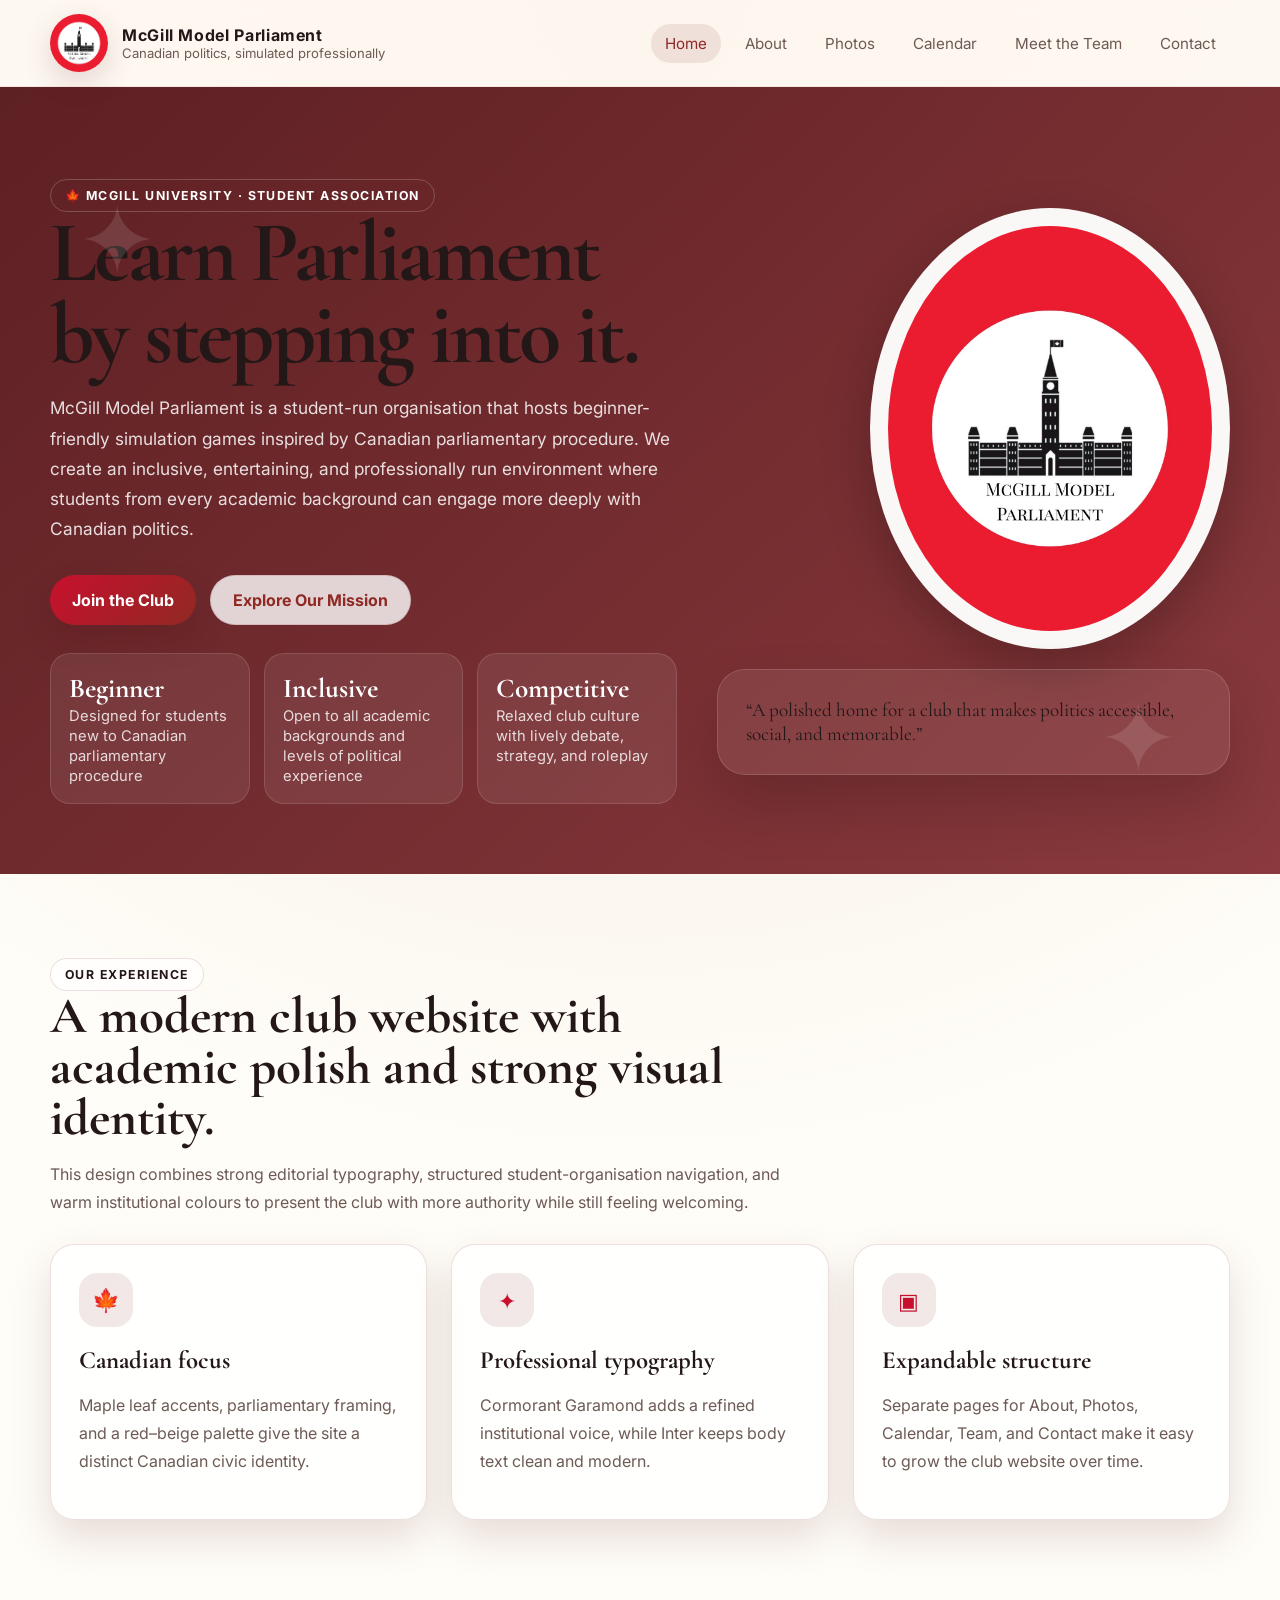
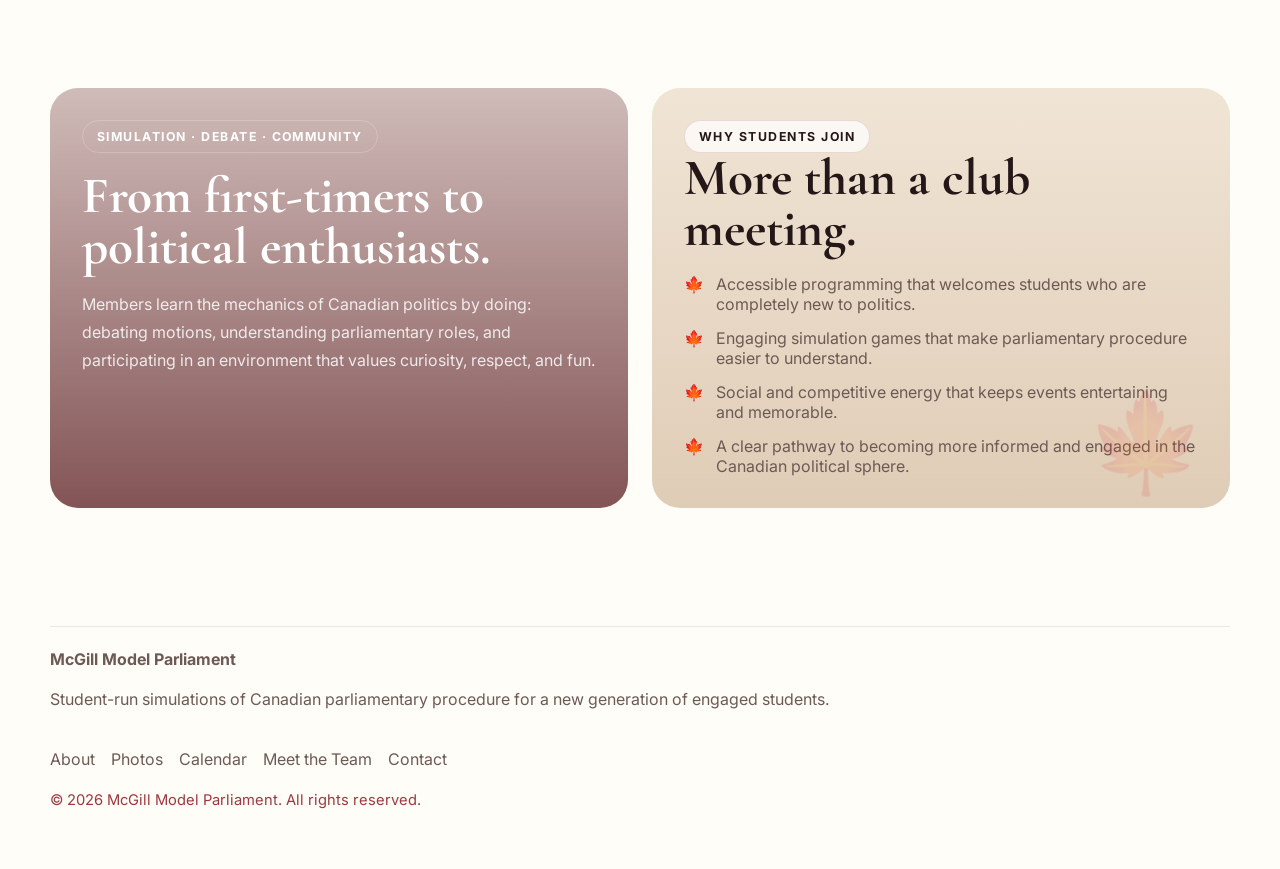
==== index.html @ 5439c706 "Update image source for McGill Model Parliament logo" ====
<!DOCTYPE html>
<html lang="en">
<head>
  <meta charset="UTF-8" />
  <meta name="viewport" content="width=device-width, initial-scale=1.0" />
  <title>McGill Model Parliament | Home</title>
  <meta name="description" content="McGill Model Parliament is a student-run club introducing students to Canadian parliamentary procedure through accessible, competitive, and welcoming simulations." />
  <link rel="preconnect" href="https://fonts.googleapis.com">
  <link rel="preconnect" href="https://fonts.gstatic.com" crossorigin>
  <link href="https://fonts.googleapis.com/css2?family=Cormorant+Garamond:wght@500;600;700&family=Inter:wght@400;500;600;700;800&display=swap" rel="stylesheet">
  <link rel="stylesheet" href="styles.css" />
</head>
<body>
  <header class="site-header">
    <div class="container navbar">
      <a class="brand" href="index.html">
        <img src="1ad1c603-a34c-4adc-b66f-e978229eee68.JPG" alt="McGill Model Parliament logo" />
        <div class="brand-text">
          <strong>McGill Model Parliament</strong>
          <span>Canadian politics, simulated professionally</span>
        </div>
      </a>
      <nav class="nav-links">
        <a class="active" href="index.html">Home</a>
        <a href="about.html">About</a>
        <a href="photos.html">Photos</a>
        <a href="calendar.html">Calendar</a>
        <a href="team.html">Meet the Team</a>
        <a href="contact.html">Contact</a>
      </nav>
    </div>
  </header>

  <main>
    <section class="hero">
      <div class="container hero-grid">
        <div>
          <div class="eyebrow">🍁 McGill University · Student Association</div>
          <h1>Learn Parliament by stepping into it.</h1>
          <p>
            McGill Model Parliament is a student-run organisation that hosts beginner-friendly simulation games inspired by Canadian parliamentary procedure. We create an inclusive, entertaining, and professionally run environment where students from every academic background can engage more deeply with Canadian politics.
          </p>
          <div class="hero-actions">
            <a class="btn" href="contact.html">Join the Club</a>
            <a class="btn-secondary" href="about.html">Explore Our Mission</a>
          </div>
          <div class="hero-facts">
            <div class="stat">
              <strong>Beginner</strong>
              <span>Designed for students new to Canadian parliamentary procedure</span>
            </div>
            <div class="stat">
              <strong>Inclusive</strong>
              <span>Open to all academic backgrounds and levels of political experience</span>
            </div>
            <div class="stat">
              <strong>Competitive</strong>
              <span>Relaxed club culture with lively debate, strategy, and roleplay</span>
            </div>
          </div>
        </div>
        <div>
          <img class="hero-logo" src="1ad1c603-a34c-4adc-b66f-e978229eee68.JPG" alt="McGill Model Parliament logo" />
          <div class="hero-card" style="margin-top: 20px;">
            <div class="quote">“A polished home for a club that makes politics accessible, social, and memorable.”</div>
          </div>
        </div>
      </div>
    </section>

    <section class="section">
      <div class="container">
        <div class="section-title">
          <div class="eyebrow light">Our Experience</div>
          <h2>A modern club website with academic polish and strong visual identity.</h2>
          <p>
            This design combines strong editorial typography, structured student-organisation navigation, and warm institutional colours to present the club with more authority while still feeling welcoming.
          </p>
        </div>
        <div class="grid-3">
          <article class="card">
            <div class="icon-badge">🍁</div>
            <h3>Canadian focus</h3>
            <p>Maple leaf accents, parliamentary framing, and a red–beige palette give the site a distinct Canadian civic identity.</p>
          </article>
          <article class="card">
            <div class="icon-badge">✦</div>
            <h3>Professional typography</h3>
            <p>Cormorant Garamond adds a refined institutional voice, while Inter keeps body text clean and modern.</p>
          </article>
          <article class="card">
            <div class="icon-badge">▣</div>
            <h3>Expandable structure</h3>
            <p>Separate pages for About, Photos, Calendar, Team, and Contact make it easy to grow the club website over time.</p>
          </article>
        </div>
      </div>
    </section>

    <section class="section">
      <div class="container split-banner">
        <div class="banner-panel image">
          <div class="eyebrow">Simulation · Debate · Community</div>
          <h2 style="color: white; margin-top: 18px;">From first-timers to political enthusiasts.</h2>
          <p style="color: rgba(255,255,255,0.84); max-width: 520px;">
            Members learn the mechanics of Canadian politics by doing: debating motions, understanding parliamentary roles, and participating in an environment that values curiosity, respect, and fun.
          </p>
        </div>
        <div class="banner-panel pattern">
          <div class="eyebrow light">Why students join</div>
          <h2>More than a club meeting.</h2>
          <ul class="feature-list">
            <li>Accessible programming that welcomes students who are completely new to politics.</li>
            <li>Engaging simulation games that make parliamentary procedure easier to understand.</li>
            <li>Social and competitive energy that keeps events entertaining and memorable.</li>
            <li>A clear pathway to becoming more informed and engaged in the Canadian political sphere.</li>
          </ul>
        </div>
      </div>
    </section>

  </main>

  <footer class="footer">
    <div class="container footer-top">
      <div>
        <strong>McGill Model Parliament</strong>
        <p>Student-run simulations of Canadian parliamentary procedure for a new generation of engaged students.</p>
      </div>
      <div class="footer-links">
        <a href="about.html">About</a>
        <a href="photos.html">Photos</a>
        <a href="calendar.html">Calendar</a>
        <a href="team.html">Meet the Team</a>
        <a href="contact.html">Contact</a>
      </div>
    </div>
    <div class="container notice">© <span data-year></span> McGill Model Parliament. All rights reserved.</div>
  </footer>
  <script src="script.js"></script>
</body>
</html>
---- styles.css ----
:root {
  --burgundy: #c8102e;
  --burgundy-dark: #902923;
  --burgundy-soft: #9d3840;
  --beige: #efe3d3;
  --beige-deep: #dcc7af;
  --paper: #fffdf8;
  --ink: #241717;
  --muted: #6d5a55;
  --line: rgba(122, 31, 36, 0.14);
  --shadow: 0 18px 40px rgba(84, 19, 23, 0.14);
  --radius: 24px;
  --radius-sm: 16px;
  --container: 1180px;
}

* { box-sizing: border-box; }
html { scroll-behavior: smooth; }
body {
  margin: 0;
  font-family: 'Inter', sans-serif;
  color: var(--ink);
  background:
    radial-gradient(circle at top, rgba(239, 227, 211, 0.9), rgba(255, 253, 248, 0.96) 45%),
    linear-gradient(180deg, #fffaf4 0%, #f7efe5 100%);
}
img { max-width: 100%; display: block; }
a { color: inherit; text-decoration: none; }
p { line-height: 1.75; color: var(--muted); }
h1, h2, h3, h4 { margin: 0 0 14px; font-family: 'Cormorant Garamond', serif; color: var(--ink); }
h1 { font-size: clamp(3rem, 7vw, 5.4rem); line-height: 0.95; letter-spacing: -0.03em; }
h2 { font-size: clamp(2.1rem, 4vw, 3.2rem); line-height: 1; }
h3 { font-size: 1.55rem; }
.container { width: min(calc(100% - 32px), var(--container)); margin: 0 auto; }
.section { padding: 84px 0; }
.section-title { max-width: 760px; margin-bottom: 28px; }
.eyebrow {
  display: inline-flex;
  align-items: center;
  gap: 10px;
  padding: 8px 14px;
  border: 1px solid rgba(255,255,255,0.2);
  border-radius: 999px;
  text-transform: uppercase;
  letter-spacing: 0.12em;
  font-size: 0.77rem;
  font-weight: 700;
}
.eyebrow.light { border-color: var(--line); background: rgba(255,255,255,0.75); }

.site-header {
  position: sticky;
  top: 0;
  z-index: 50;
  backdrop-filter: blur(16px);
  background: rgba(255, 250, 244, 0.84);
  border-bottom: 1px solid rgba(122, 31, 36, 0.08);
}
.navbar {
  display: flex;
  align-items: center;
  justify-content: space-between;
  gap: 24px;
  padding: 14px 0;
}
.brand {
  display: flex;
  align-items: center;
  gap: 14px;
}
.brand img {
  width: 58px;
  height: 58px;
  object-fit: cover;
  border-radius: 50%;
  box-shadow: 0 10px 30px rgba(84, 19, 23, 0.16);
}
.brand-text strong {
  display: block;
  font-size: 1rem;
  letter-spacing: 0.04em;
}
.brand-text span {
  display: block;
  font-size: 0.82rem;
  color: var(--muted);
}
.nav-links {
  display: flex;
  flex-wrap: wrap;
  gap: 10px;
  align-items: center;
  justify-content: flex-end;
}
.nav-links a {
  padding: 10px 14px;
  border-radius: 999px;
  font-size: 0.95rem;
  color: var(--muted);
  transition: 0.25s ease;
}
.nav-links a:hover,
.nav-links a.active {
  background: rgba(122, 31, 36, 0.1);
  color: var(--burgundy-dark);
}
.btn,
.btn-secondary {
  display: inline-flex;
  align-items: center;
  justify-content: center;
  gap: 10px;
  padding: 14px 22px;
  border-radius: 999px;
  font-weight: 700;
  transition: transform 0.2s ease, box-shadow 0.2s ease, background 0.2s ease;
}
.btn {
  background: linear-gradient(135deg, var(--burgundy) 0%, var(--burgundy-dark) 100%);
  color: white;
  box-shadow: 0 16px 30px rgba(84, 19, 23, 0.22);
}
.btn-secondary {
  background: rgba(255,255,255,0.8);
  color: var(--burgundy-dark);
  border: 1px solid rgba(122, 31, 36, 0.14);
}
.btn:hover,
.btn-secondary:hover { transform: translateY(-2px); }

.hero {
  position: relative;
  overflow: hidden;
  padding: 92px 0 70px;
  background:
    linear-gradient(135deg, rgba(84, 19, 23, 0.94), rgba(122, 31, 36, 0.88)),
    radial-gradient(circle at top right, rgba(239, 227, 211, 0.24), transparent 30%);
  color: white;
}
.hero::before,
.hero::after {
  content: '✦';
  position: absolute;
  color: rgba(255,255,255,0.12);
  font-size: 6rem;
}
.hero::before { left: 6%; top: 12%; }
.hero::after { right: 8%; bottom: 10%; }
.hero-grid {
  display: grid;
  grid-template-columns: 1.1fr 0.9fr;
  gap: 40px;
  align-items: center;
}
.hero p { color: rgba(255,255,255,0.85); max-width: 640px; font-size: 1.08rem; }
.hero-card {
  background: rgba(255,255,255,0.08);
  border: 1px solid rgba(255,255,255,0.14);
  border-radius: 28px;
  padding: 28px;
  box-shadow: 0 30px 60px rgba(0,0,0,0.16);
}
.hero-logo {
  background: rgba(255,255,255,0.96);
  border-radius: 50%;
  width: min(360px, 100%);
  padding: 18px;
  margin-left: auto;
  box-shadow: 0 20px 50px rgba(0,0,0,0.24);
}
.hero-actions {
  display: flex;
  flex-wrap: wrap;
  gap: 14px;
  margin-top: 30px;
}
.hero-facts {
  display: grid;
  grid-template-columns: repeat(3, 1fr);
  gap: 14px;
  margin-top: 28px;
}
.stat {
  padding: 18px;
  border-radius: 20px;
  background: rgba(255,255,255,0.08);
  border: 1px solid rgba(255,255,255,0.12);
}
.stat strong {
  display: block;
  font-size: 1.7rem;
  font-family: 'Cormorant Garamond', serif;
}
.stat span { color: rgba(255,255,255,0.82); font-size: 0.92rem; }

.grid-2,
.grid-3,
.grid-4 {
  display: grid;
  gap: 24px;
}
.grid-2 { grid-template-columns: repeat(2, minmax(0, 1fr)); }
.grid-3 { grid-template-columns: repeat(3, minmax(0, 1fr)); }
.grid-4 { grid-template-columns: repeat(4, minmax(0, 1fr)); }
.card {
  background: rgba(255,255,255,0.78);
  border: 1px solid var(--line);
  border-radius: var(--radius);
  padding: 28px;
  box-shadow: var(--shadow);
}
.card.compact { padding: 24px; }
.card.dark {
  background: linear-gradient(145deg, var(--burgundy-dark), var(--burgundy));
  color: white;
}
.card.dark p,
.card.dark li,
.card.dark small { color: rgba(255,255,255,0.84); }
.icon-badge {
  width: 54px;
  height: 54px;
  border-radius: 18px;
  display: grid;
  place-items: center;
  background: rgba(122, 31, 36, 0.1);
  color: var(--burgundy);
  font-size: 1.4rem;
  margin-bottom: 18px;
}
.maple {
  color: var(--burgundy);
  font-size: 1.1em;
  margin-right: 6px;
}
.quote {
  font-size: 1.2rem;
  color: var(--ink);
  font-family: 'Cormorant Garamond', serif;
}

.feature-list,
.check-list {
  display: grid;
  gap: 14px;
  padding: 0;
  margin: 18px 0 0;
  list-style: none;
}
.feature-list li,
.check-list li {
  display: flex;
  gap: 12px;
  align-items: flex-start;
  color: var(--muted);
}
.feature-list li::before,
.check-list li::before {
  content: '🍁';
  flex: 0 0 auto;
}

.split-banner {
  display: grid;
  grid-template-columns: 1fr 1fr;
  gap: 24px;
  align-items: stretch;
}
.banner-panel {
  min-height: 320px;
  border-radius: 28px;
  padding: 32px;
  position: relative;
  overflow: hidden;
}
.banner-panel.image {
  background:
    linear-gradient(180deg, rgba(84, 19, 23, 0.28), rgba(84, 19, 23, 0.72)),
    url('https://images.unsplash.com/photo-1529107386315-e1a2ed48a620?auto=format&fit=crop&w=1200&q=80') center/cover;
  color: white;
}
.banner-panel.pattern {
  background: linear-gradient(180deg, rgba(239,227,211,0.95), rgba(220,199,175,0.9));
}
.banner-panel.pattern::before {
  content: '🍁';
  position: absolute;
  right: 24px;
  bottom: 8px;
  font-size: 6rem;
  opacity: 0.12;
}

.photo-grid {
  display: grid;
  grid-template-columns: repeat(12, 1fr);
  gap: 18px;
}
.photo {
  min-height: 220px;
  border-radius: 22px;
  overflow: hidden;
  position: relative;
  background-size: cover;
  background-position: center;
  box-shadow: var(--shadow);
}
.photo::after {
  content: attr(data-caption);
  position: absolute;
  left: 18px;
  right: 18px;
  bottom: 16px;
  color: white;
  font-weight: 600;
  text-shadow: 0 8px 20px rgba(0,0,0,0.4);
}
.photo.tall { grid-column: span 5; min-height: 420px; }
.photo.wide { grid-column: span 7; min-height: 420px; }
.photo.small { grid-column: span 4; }
.photo.medium { grid-column: span 8; }

.calendar-list {
  display: grid;
  gap: 16px;
}
.event-item {
  display: grid;
  grid-template-columns: 100px 1fr auto;
  gap: 20px;
  align-items: center;
  padding: 18px 20px;
  border-radius: 20px;
  background: rgba(255,255,255,0.78);
  border: 1px solid var(--line);
}
.event-date {
  text-align: center;
  padding: 16px 10px;
  border-radius: 18px;
  background: var(--beige);
  color: var(--burgundy-dark);
}
.event-date strong {
  display: block;
  font-size: 1.7rem;
  font-family: 'Cormorant Garamond', serif;
}
.event-meta small {
  display: block;
  text-transform: uppercase;
  letter-spacing: 0.12em;
  color: var(--burgundy-soft);
  margin-bottom: 6px;
}

.team-grid {
  display: grid;
  grid-template-columns: repeat(4, minmax(0, 1fr));
  gap: 22px;
}
.team-card {
  background: rgba(255,255,255,0.8);
  border-radius: 24px;
  overflow: hidden;
  border: 1px solid var(--line);
  box-shadow: var(--shadow);
}
.team-photo {
  aspect-ratio: 4/4.6;
  background-size: cover;
  background-position: center;
}
.team-content { padding: 22px; }
.team-role {
  color: var(--burgundy-soft);
  text-transform: uppercase;
  letter-spacing: 0.14em;
  font-size: 0.74rem;
  margin-bottom: 8px;
}

.contact-card {
  display: grid;
  grid-template-columns: 1.1fr 0.9fr;
  gap: 24px;
}
.form-grid {
  display: grid;
  grid-template-columns: repeat(2, minmax(0, 1fr));
  gap: 14px;
}
label {
  display: block;
  font-size: 0.92rem;
  color: var(--burgundy-dark);
  margin-bottom: 8px;
  font-weight: 600;
}
input, textarea {
  width: 100%;
  border: 1px solid rgba(122, 31, 36, 0.16);
  background: rgba(255,255,255,0.92);
  border-radius: 16px;
  padding: 15px 16px;
  font: inherit;
  color: var(--ink);
}
textarea { min-height: 150px; resize: vertical; }
.footer {
  padding: 34px 0 60px;
  color: var(--muted);
}
.footer-top {
  display: flex;
  justify-content: space-between;
  gap: 20px;
  flex-wrap: wrap;
  padding: 22px 0;
  border-top: 1px solid rgba(122, 31, 36, 0.1);
}
.footer-links {
  display: flex;
  flex-wrap: wrap;
  gap: 12px 16px;
}

.notice {
  font-size: 0.92rem;
  color: var(--burgundy-soft);
}

@media (max-width: 1024px) {
  .hero-grid,
  .split-banner,
  .contact-card,
  .grid-2,
  .grid-3,
  .grid-4,
  .team-grid,
  .form-grid {
    grid-template-columns: 1fr 1fr;
  }
  .hero-logo { margin: 0 auto; }
  .team-grid { grid-template-columns: repeat(2, minmax(0, 1fr)); }
  .photo.tall,
  .photo.wide,
  .photo.small,
  .photo.medium { grid-column: span 6; }
}

@media (max-width: 760px) {
  .navbar,
  .footer-top,
  .hero-actions,
  .nav-links {
    flex-direction: column;
    align-items: flex-start;
  }
  .hero-grid,
  .grid-2,
  .grid-3,
  .grid-4,
  .split-banner,
  .contact-card,
  .team-grid,
  .form-grid {
    grid-template-columns: 1fr;
  }
  .hero-facts,
  .event-item {
    grid-template-columns: 1fr;
  }
  .event-item { text-align: left; }
  .photo.tall,
  .photo.wide,
  .photo.small,
  .photo.medium { grid-column: span 12; }
  .section { padding: 68px 0; }
  h1 { line-height: 1; }
}
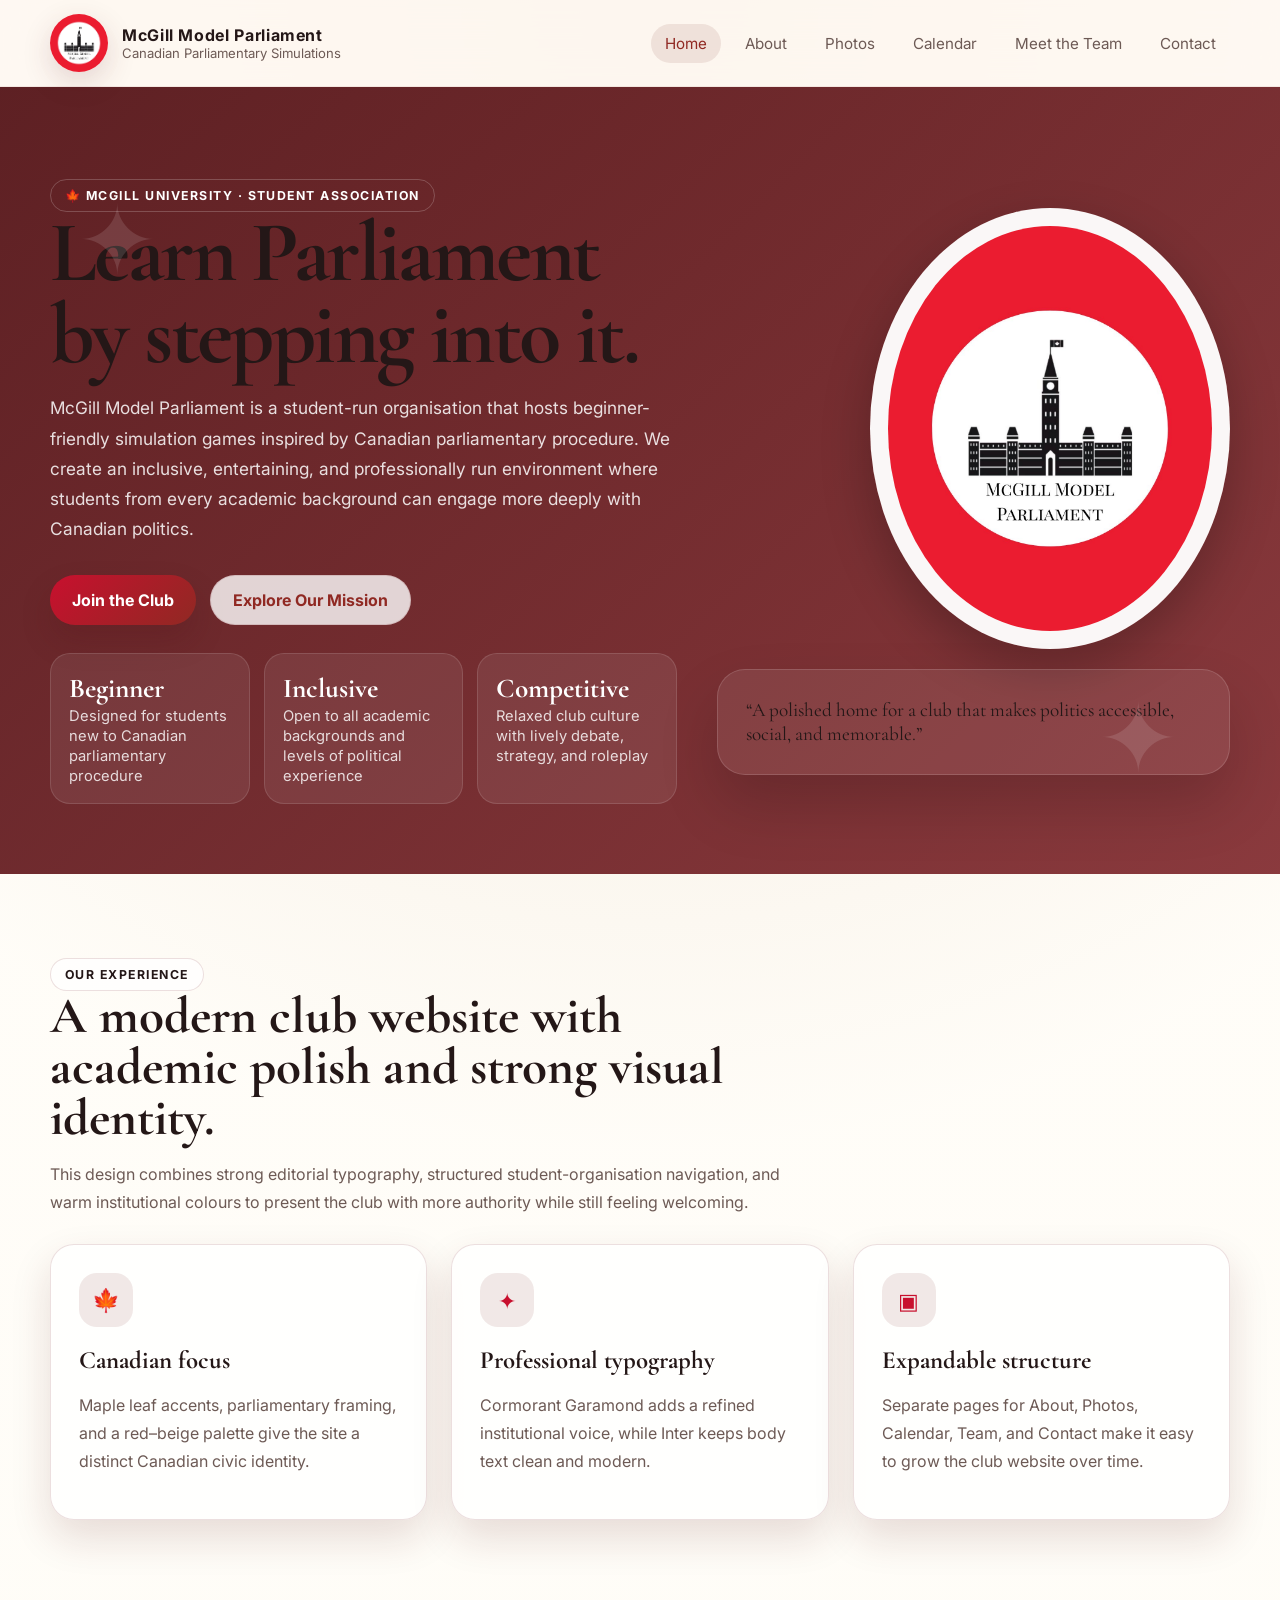
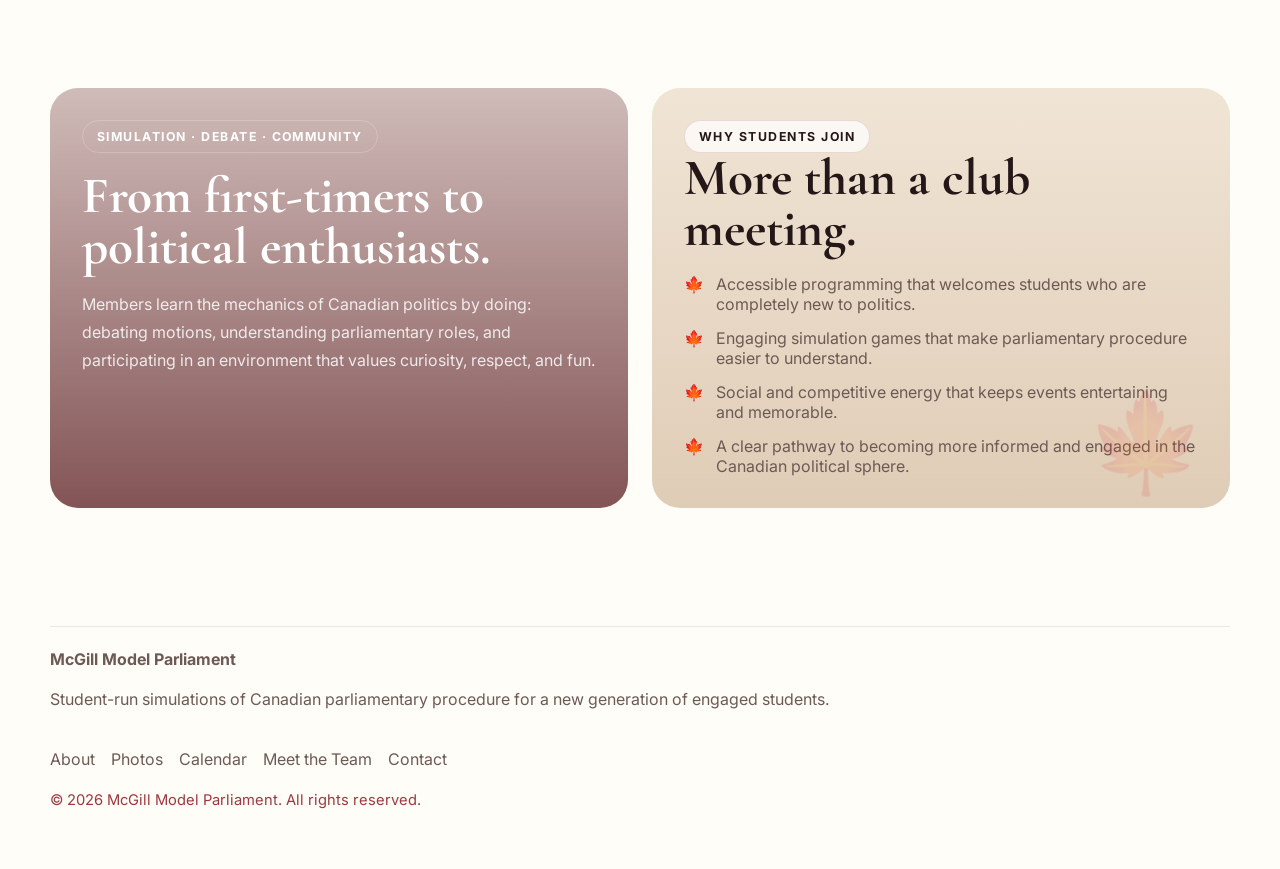
==== commit 34349048: "Update index.html" ====
--- a/index.html
+++ b/index.html
@@ -17,7 +17,7 @@
         <img src="1ad1c603-a34c-4adc-b66f-e978229eee68.JPG" alt="McGill Model Parliament logo" />
         <div class="brand-text">
           <strong>McGill Model Parliament</strong>
-          <span>Canadian politics, simulated professionally</span>
+          <span>Canadian Parliamentary Simulations</span>
         </div>
       </a>
       <nav class="nav-links">
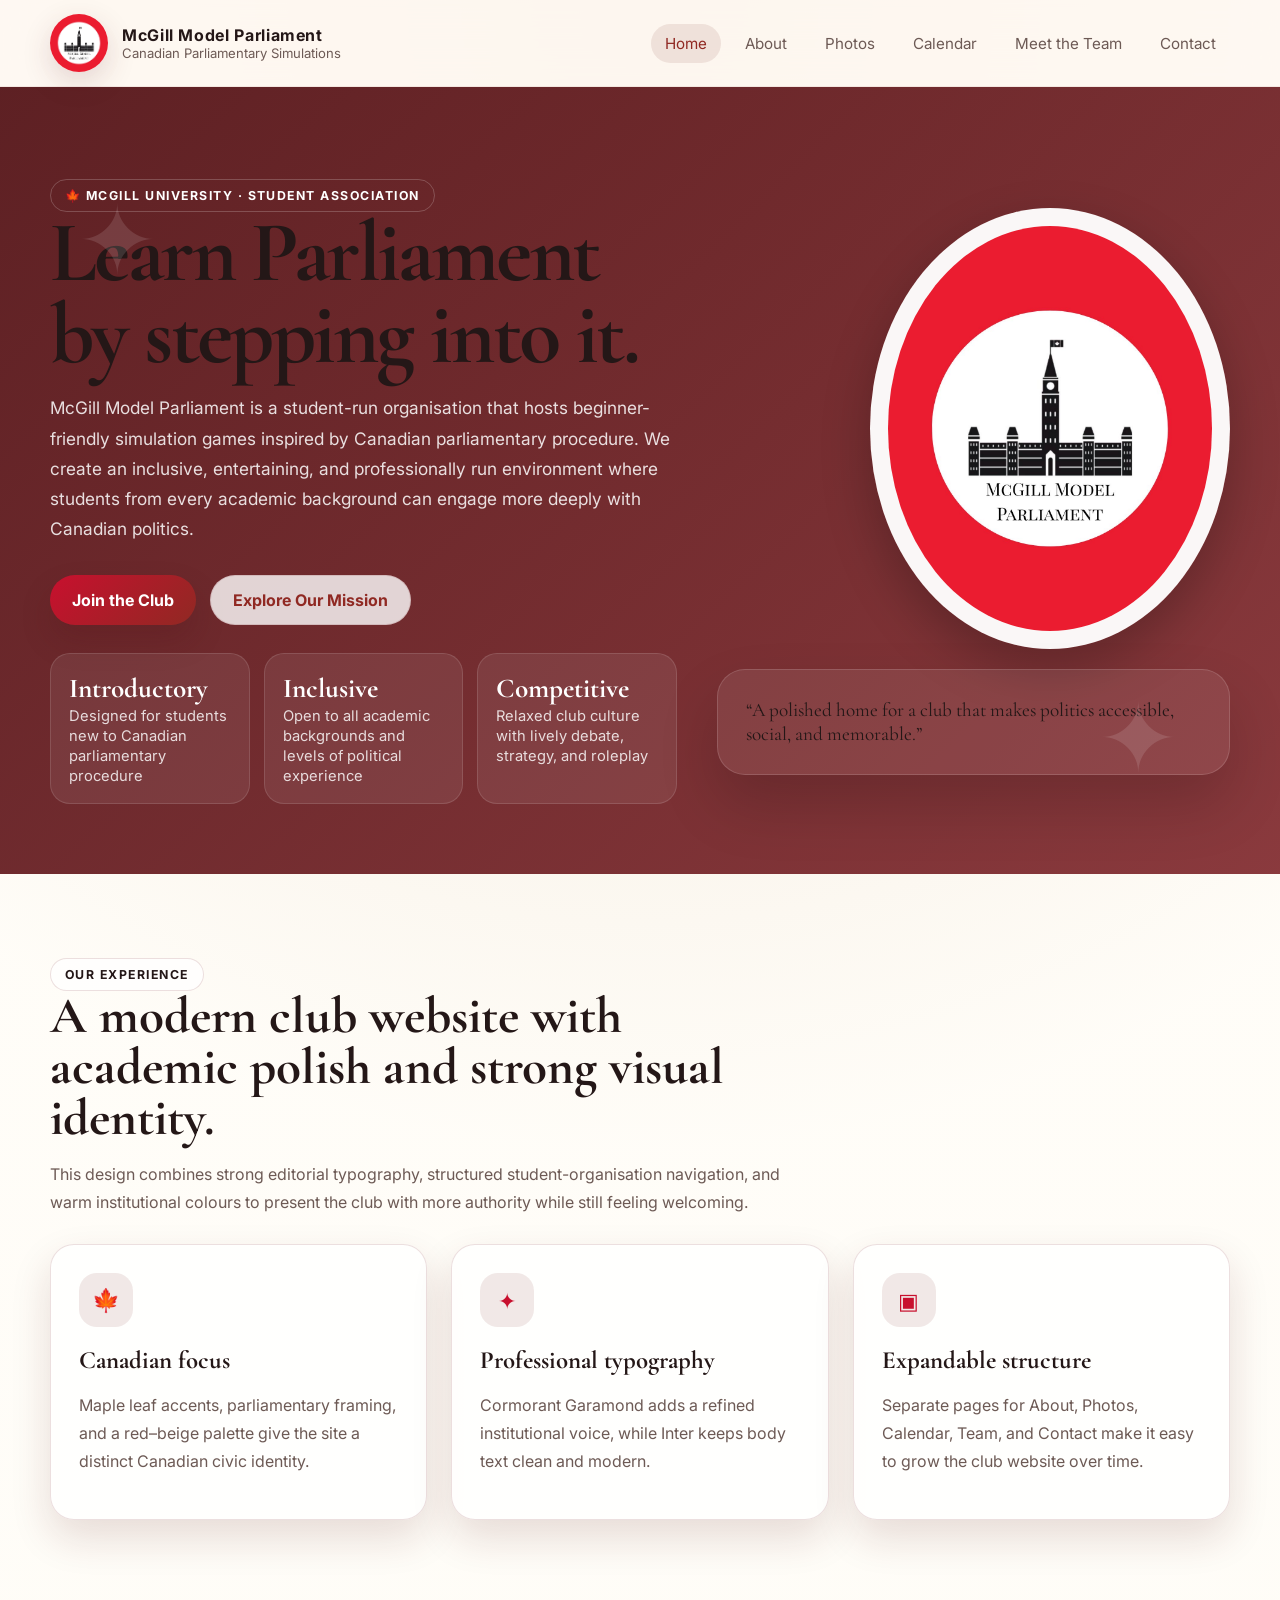
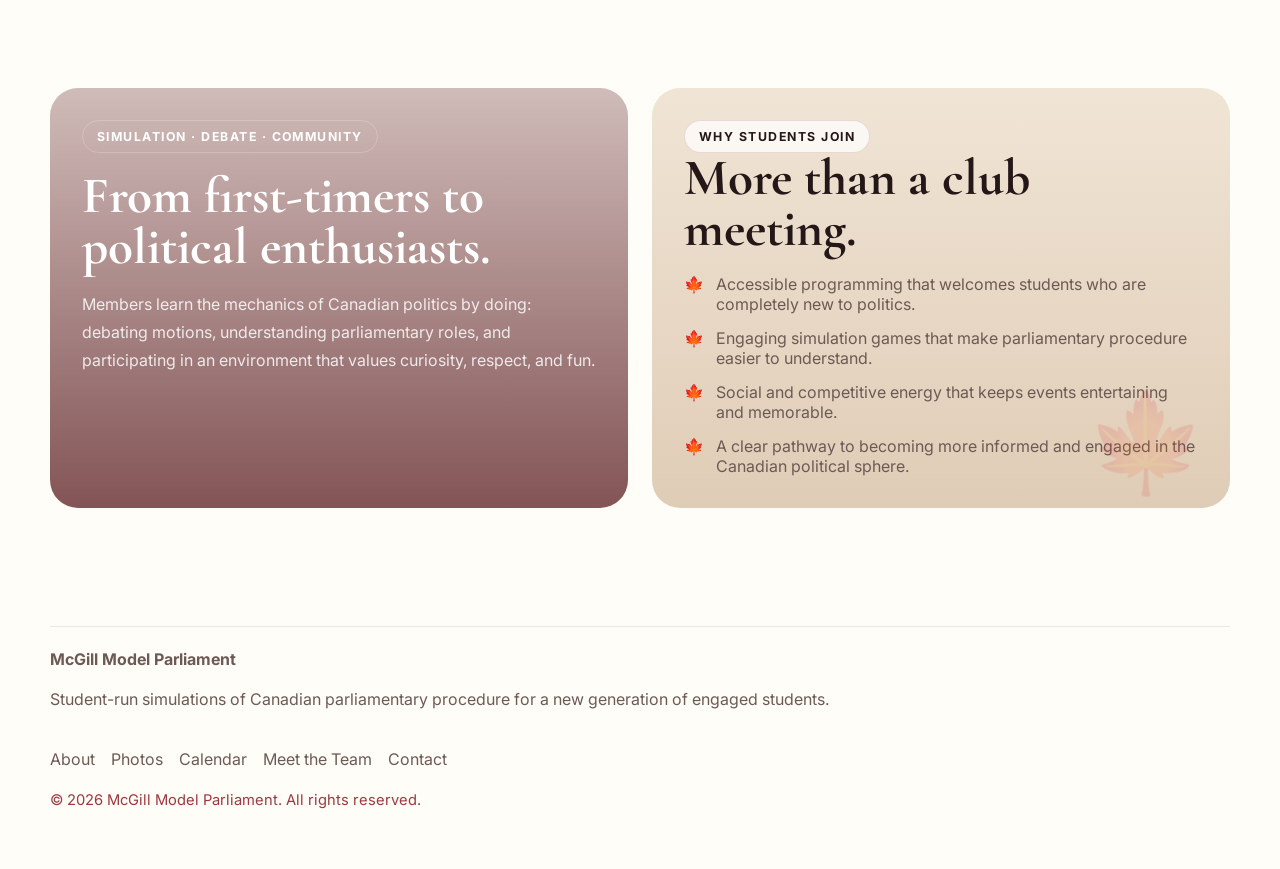
==== commit f8a3f821: "Update index.html" ====
--- a/index.html
+++ b/index.html
@@ -46,7 +46,7 @@
           </div>
           <div class="hero-facts">
             <div class="stat">
-              <strong>Beginner</strong>
+              <strong>Introductory</strong>
               <span>Designed for students new to Canadian parliamentary procedure</span>
             </div>
             <div class="stat">
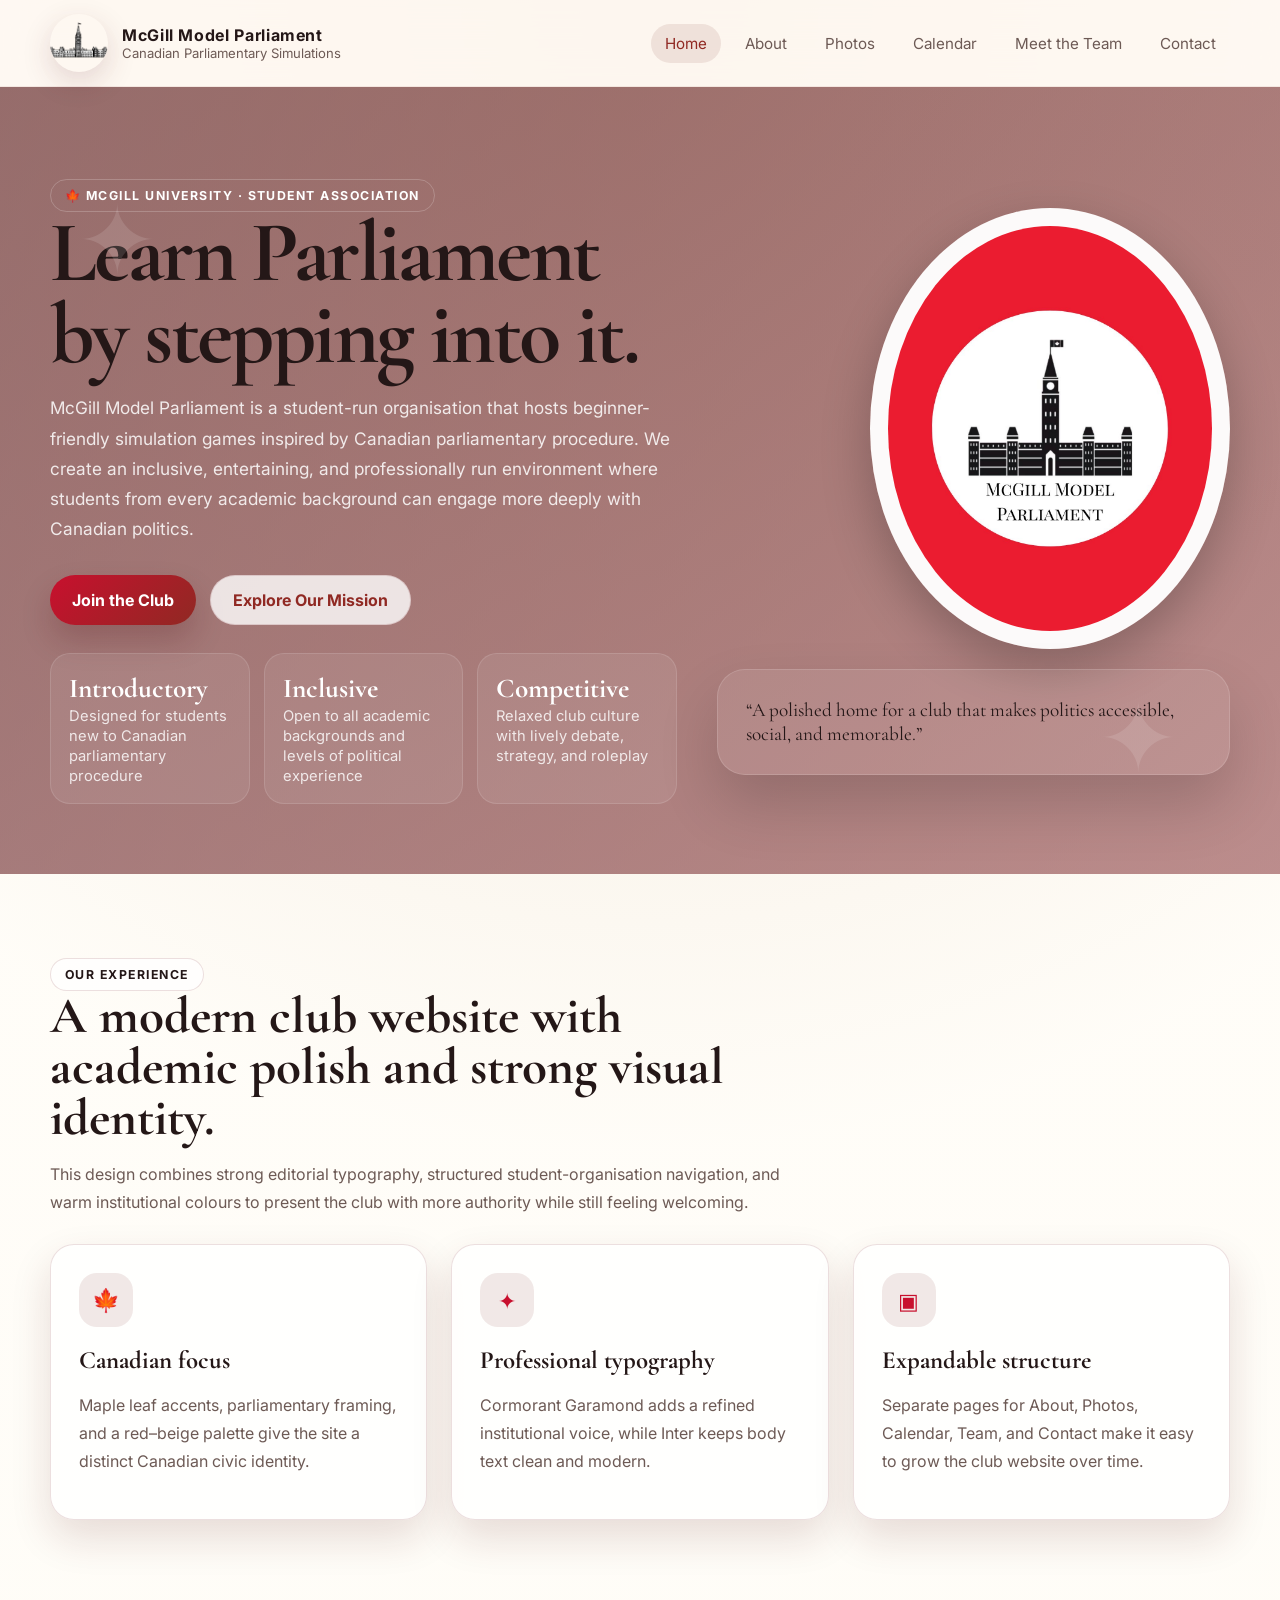
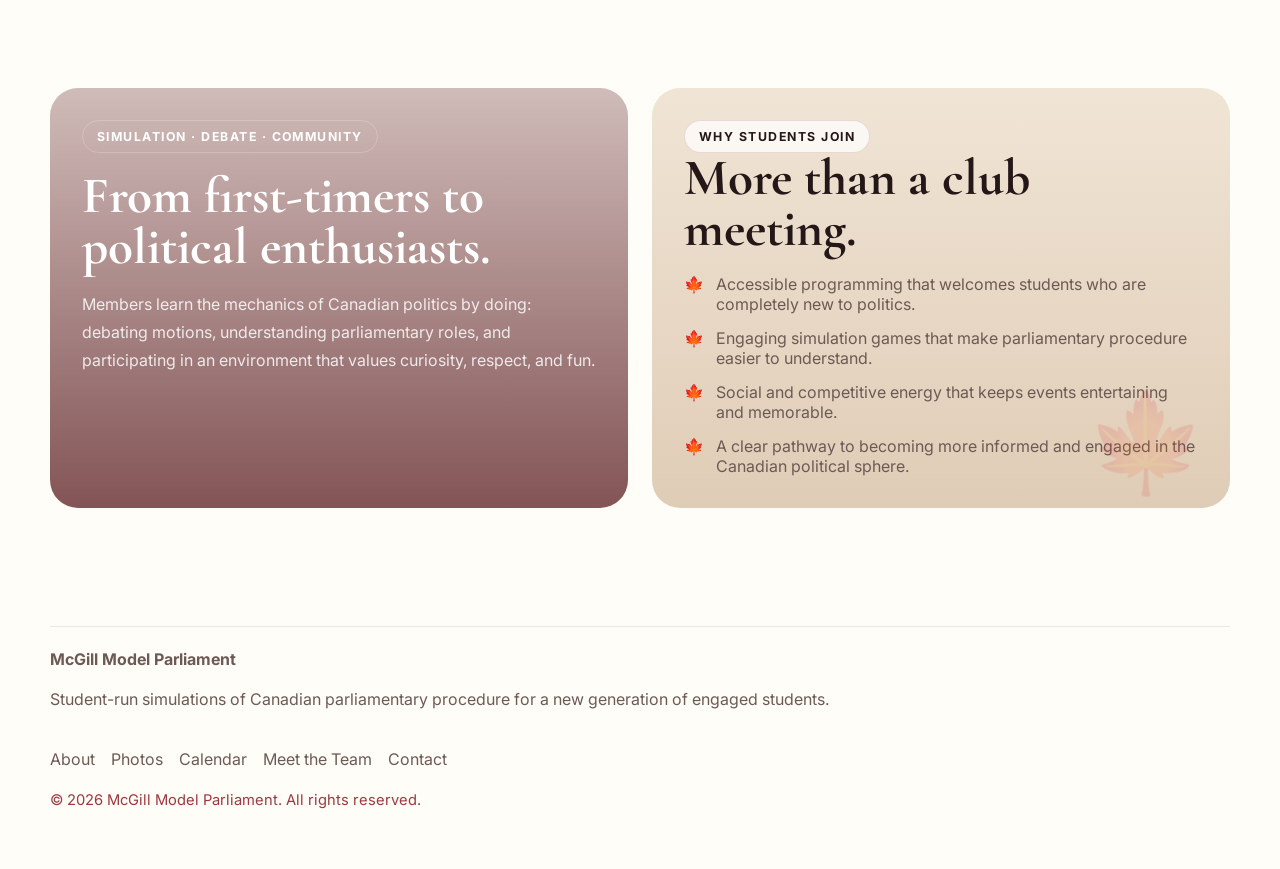
==== commit 390202a8: "Update logo image source in index.html" ====
--- a/index.html
+++ b/index.html
@@ -14,7 +14,7 @@
   <header class="site-header">
     <div class="container navbar">
       <a class="brand" href="index.html">
-        <img src="1ad1c603-a34c-4adc-b66f-e978229eee68.JPG" alt="McGill Model Parliament logo" />
+        <img src="b1fd0148-ed65-44b7-af37-bce121996192.png" alt="McGill Model Parliament logo" />
         <div class="brand-text">
           <strong>McGill Model Parliament</strong>
           <span>Canadian Parliamentary Simulations</span>
--- a/styles.css
+++ b/styles.css
@@ -133,7 +133,7 @@
   overflow: hidden;
   padding: 92px 0 70px;
   background:
-    linear-gradient(135deg, rgba(84, 19, 23, 0.94), rgba(122, 31, 36, 0.88)),
+    linear-gradient(135deg, rgba(84, 19, 23, 0.6), rgba(122, 31, 36, 0.5)),
     radial-gradient(circle at top right, rgba(239, 227, 211, 0.24), transparent 30%);
   color: white;
 }
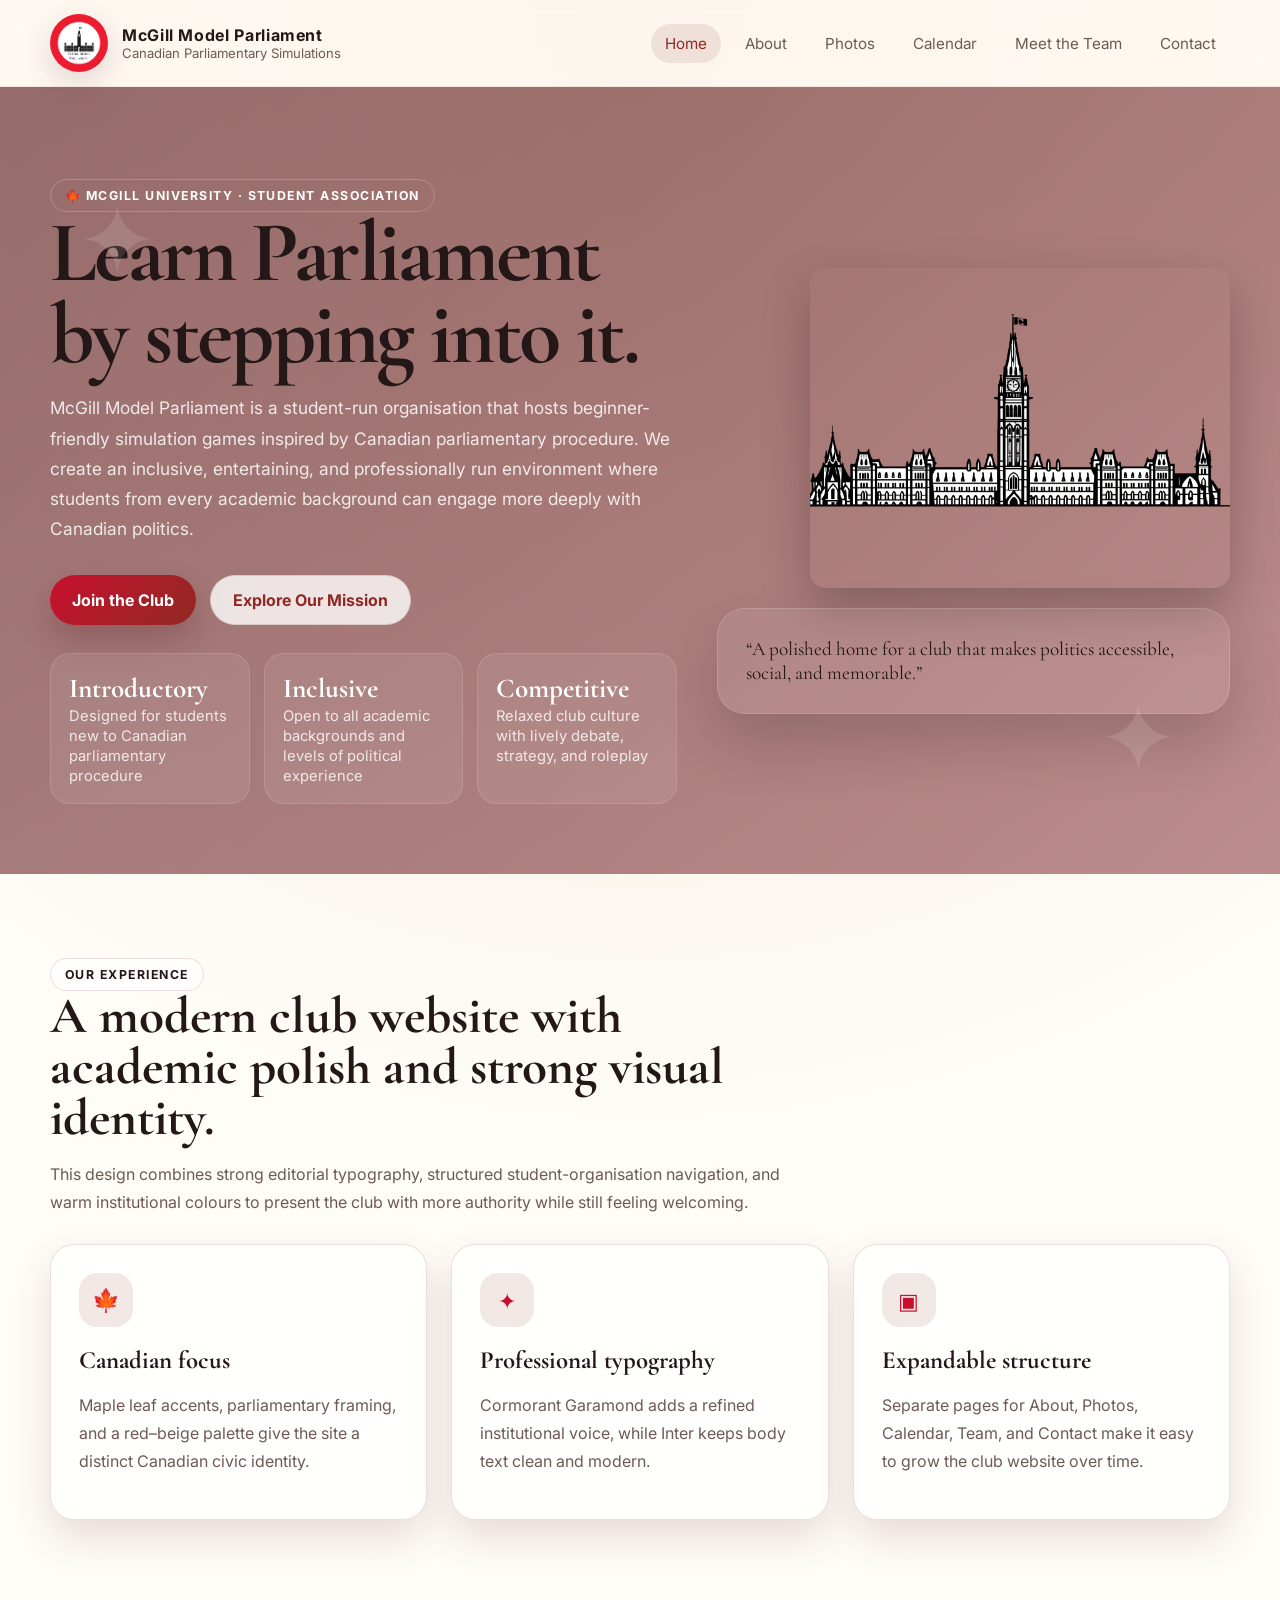
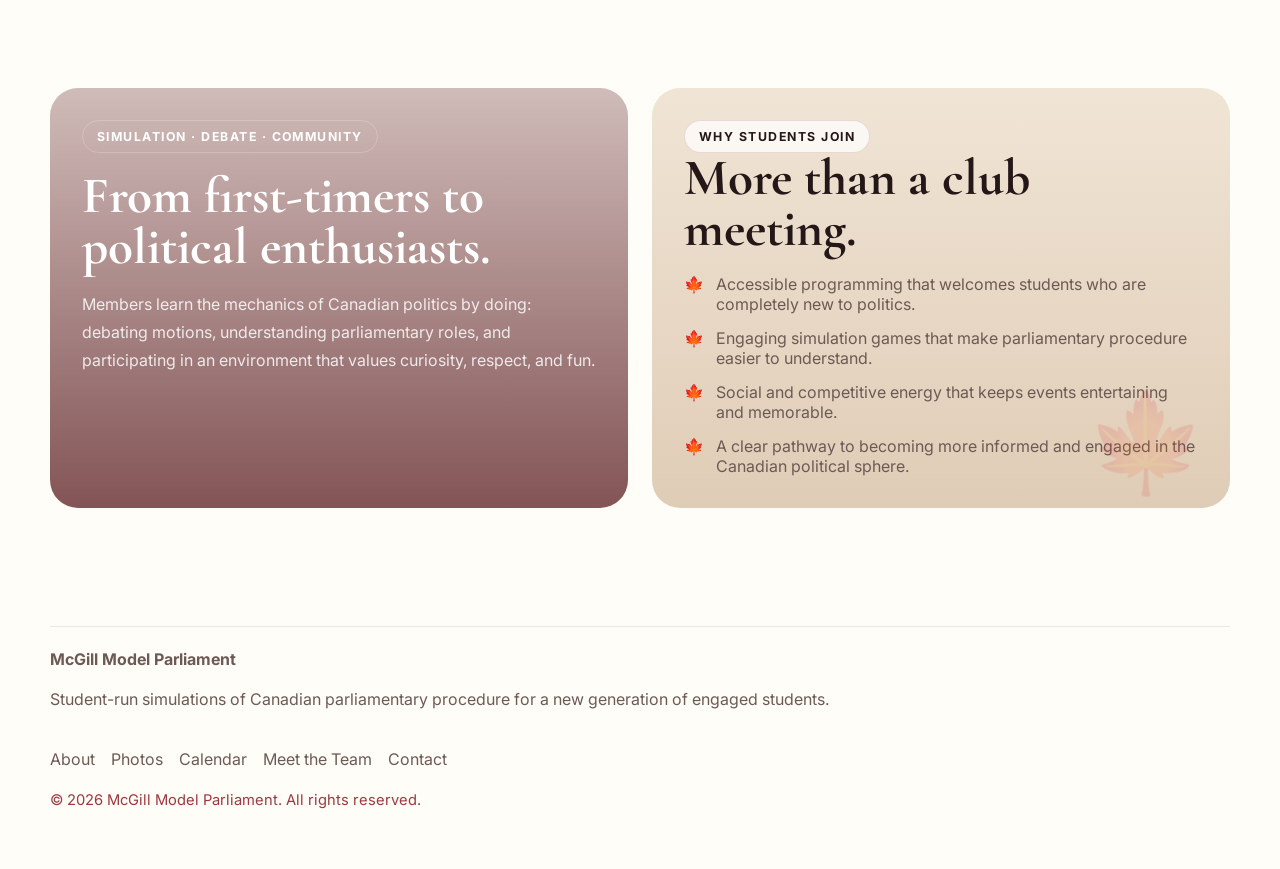
==== commit 9f05f2d9: "Swap images for McGill Model Parliament logo" ====
--- a/index.html
+++ b/index.html
@@ -14,7 +14,7 @@
   <header class="site-header">
     <div class="container navbar">
       <a class="brand" href="index.html">
-        <img src="b1fd0148-ed65-44b7-af37-bce121996192.png" alt="McGill Model Parliament logo" />
+        <img src="1ad1c603-a34c-4adc-b66f-e978229eee68.JPG" alt="McGill Model Parliament logo" />
         <div class="brand-text">
           <strong>McGill Model Parliament</strong>
           <span>Canadian Parliamentary Simulations</span>
@@ -60,7 +60,7 @@
           </div>
         </div>
         <div>
-          <img class="hero-logo" src="1ad1c603-a34c-4adc-b66f-e978229eee68.JPG" alt="McGill Model Parliament logo" />
+          <img class="hero-logo" src="b1fd0148-ed65-44b7-af37-bce121996192.png" alt="McGill Model Parliament logo" />
           <div class="hero-card" style="margin-top: 20px;">
             <div class="quote">“A polished home for a club that makes politics accessible, social, and memorable.”</div>
           </div>
--- a/styles.css
+++ b/styles.css
@@ -161,12 +161,14 @@
   box-shadow: 0 30px 60px rgba(0,0,0,0.16);
 }
 .hero-logo {
-  background: rgba(255,255,255,0.96);
-  border-radius: 50%;
-  width: min(360px, 100%);
-  padding: 18px;
+  width: min(420px, 100%);
+  height: 320px;
+  object-fit: cover;
+  border-radius: 16px;
+  padding: 0;
+  background: none;
   margin-left: auto;
-  box-shadow: 0 20px 50px rgba(0,0,0,0.24);
+  box-shadow: 0 20px 50px rgba(0,0,0,0.24)
 }
 .hero-actions {
   display: flex;
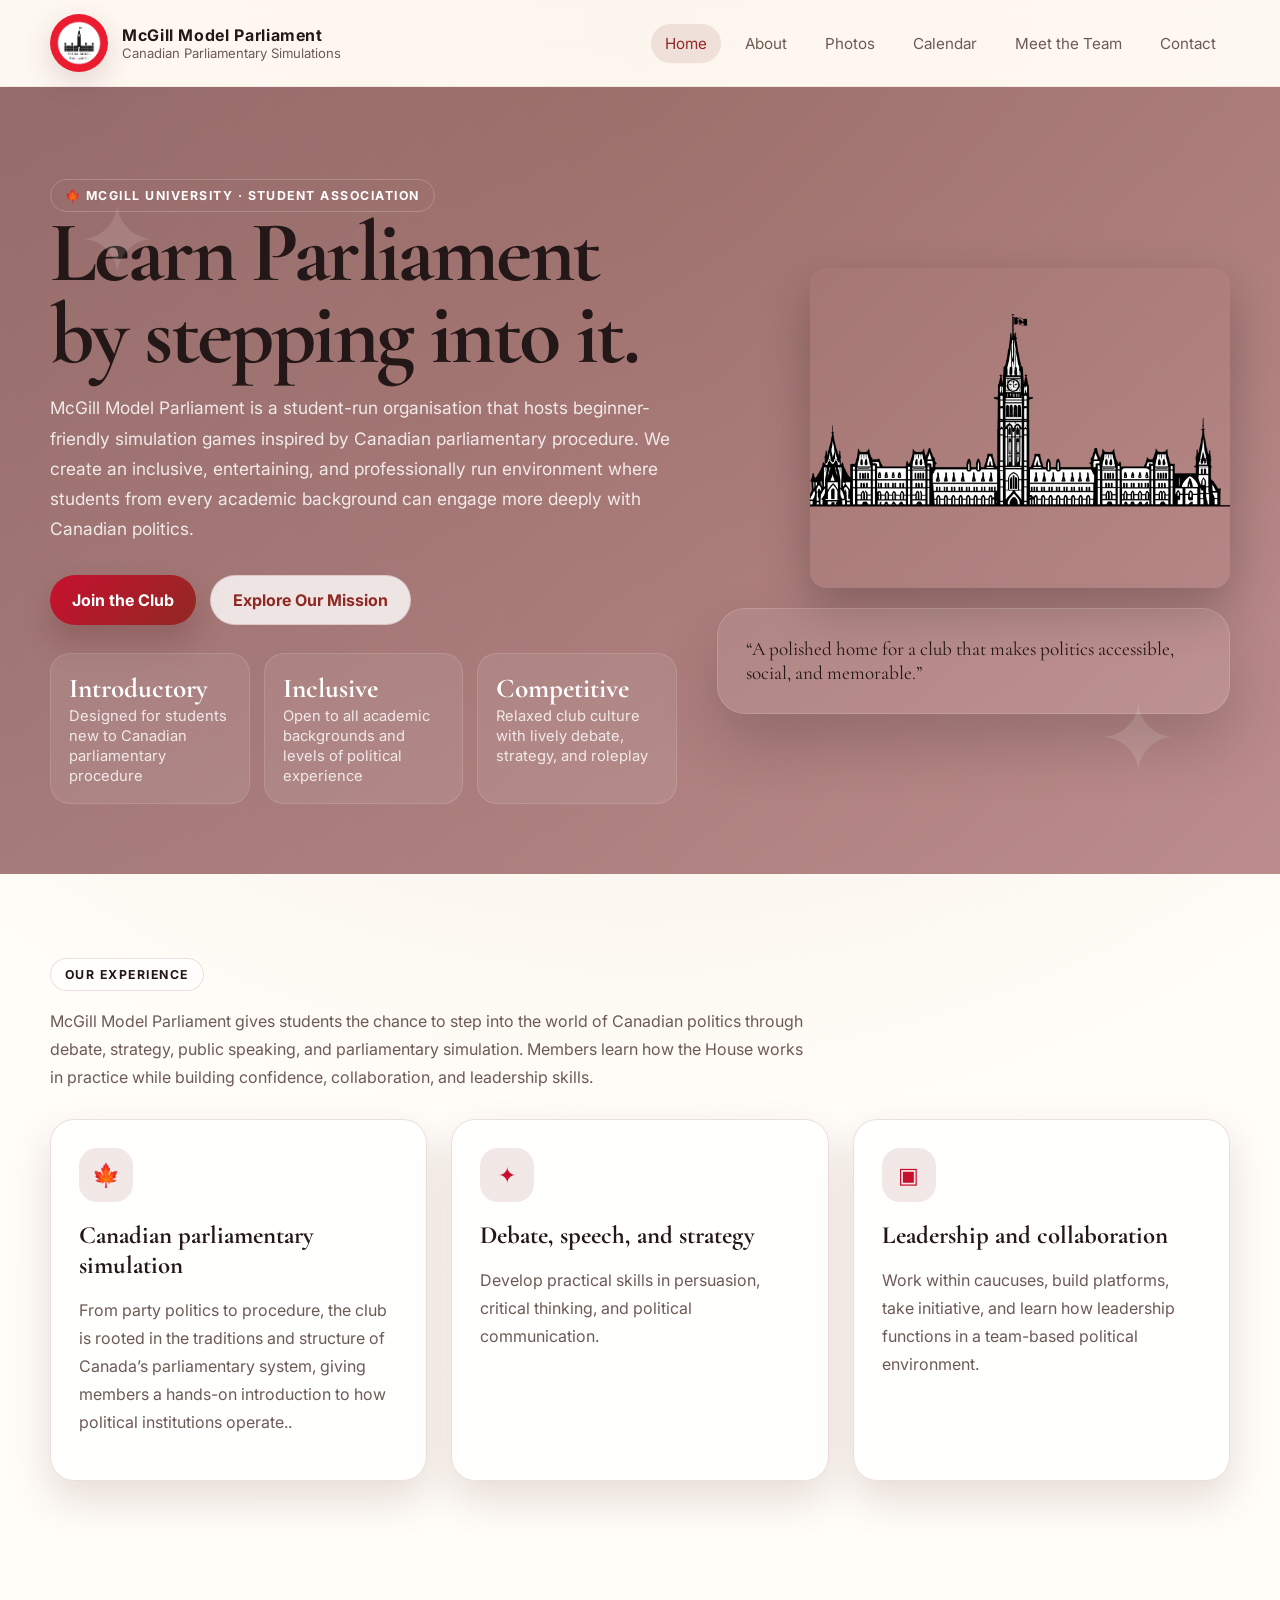
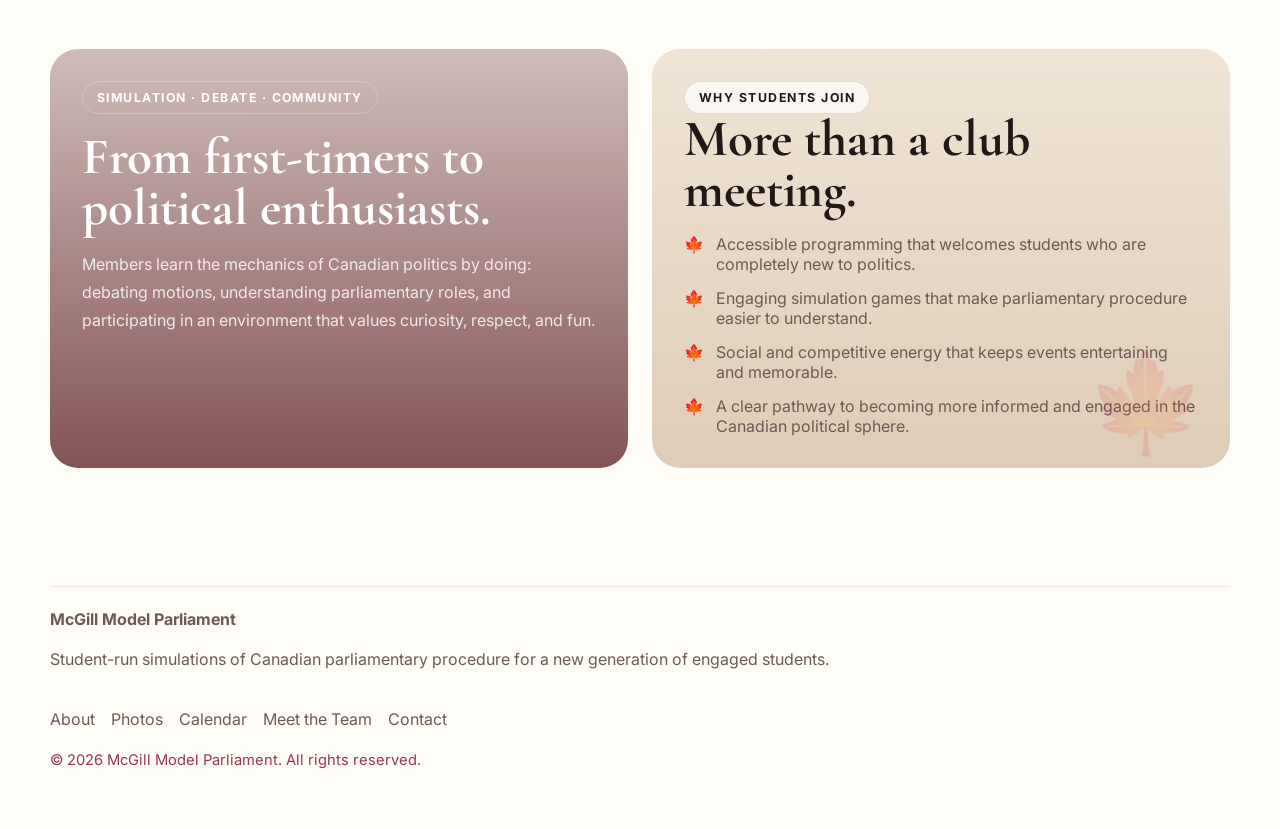
==== commit d553152b: "Revise section content for club website" ====
--- a/index.html
+++ b/index.html
@@ -72,26 +72,25 @@
       <div class="container">
         <div class="section-title">
           <div class="eyebrow light">Our Experience</div>
-          <h2>A modern club website with academic polish and strong visual identity.</h2>
           <p>
-            This design combines strong editorial typography, structured student-organisation navigation, and warm institutional colours to present the club with more authority while still feeling welcoming.
+            McGill Model Parliament gives students the chance to step into the world of Canadian politics through debate, strategy, public speaking, and parliamentary simulation. Members learn how the House works in practice while building confidence, collaboration, and leadership skills.
           </p>
         </div>
         <div class="grid-3">
           <article class="card">
             <div class="icon-badge">🍁</div>
-            <h3>Canadian focus</h3>
-            <p>Maple leaf accents, parliamentary framing, and a red–beige palette give the site a distinct Canadian civic identity.</p>
+            <h3>Canadian parliamentary simulation</h3>
+            <p>From party politics to procedure, the club is rooted in the traditions and structure of Canada’s parliamentary system, giving members a hands-on introduction to how political institutions operate..</p>
           </article>
           <article class="card">
             <div class="icon-badge">✦</div>
-            <h3>Professional typography</h3>
-            <p>Cormorant Garamond adds a refined institutional voice, while Inter keeps body text clean and modern.</p>
+            <h3>Debate, speech, and strategy</h3>
+            <p>Develop practical skills in persuasion, critical thinking, and political communication.</p>
           </article>
           <article class="card">
             <div class="icon-badge">▣</div>
-            <h3>Expandable structure</h3>
-            <p>Separate pages for About, Photos, Calendar, Team, and Contact make it easy to grow the club website over time.</p>
+            <h3>Leadership and collaboration</h3>
+            <p>Work within caucuses, build platforms, take initiative, and learn how leadership functions in a team-based political environment.</p>
           </article>
         </div>
       </div>
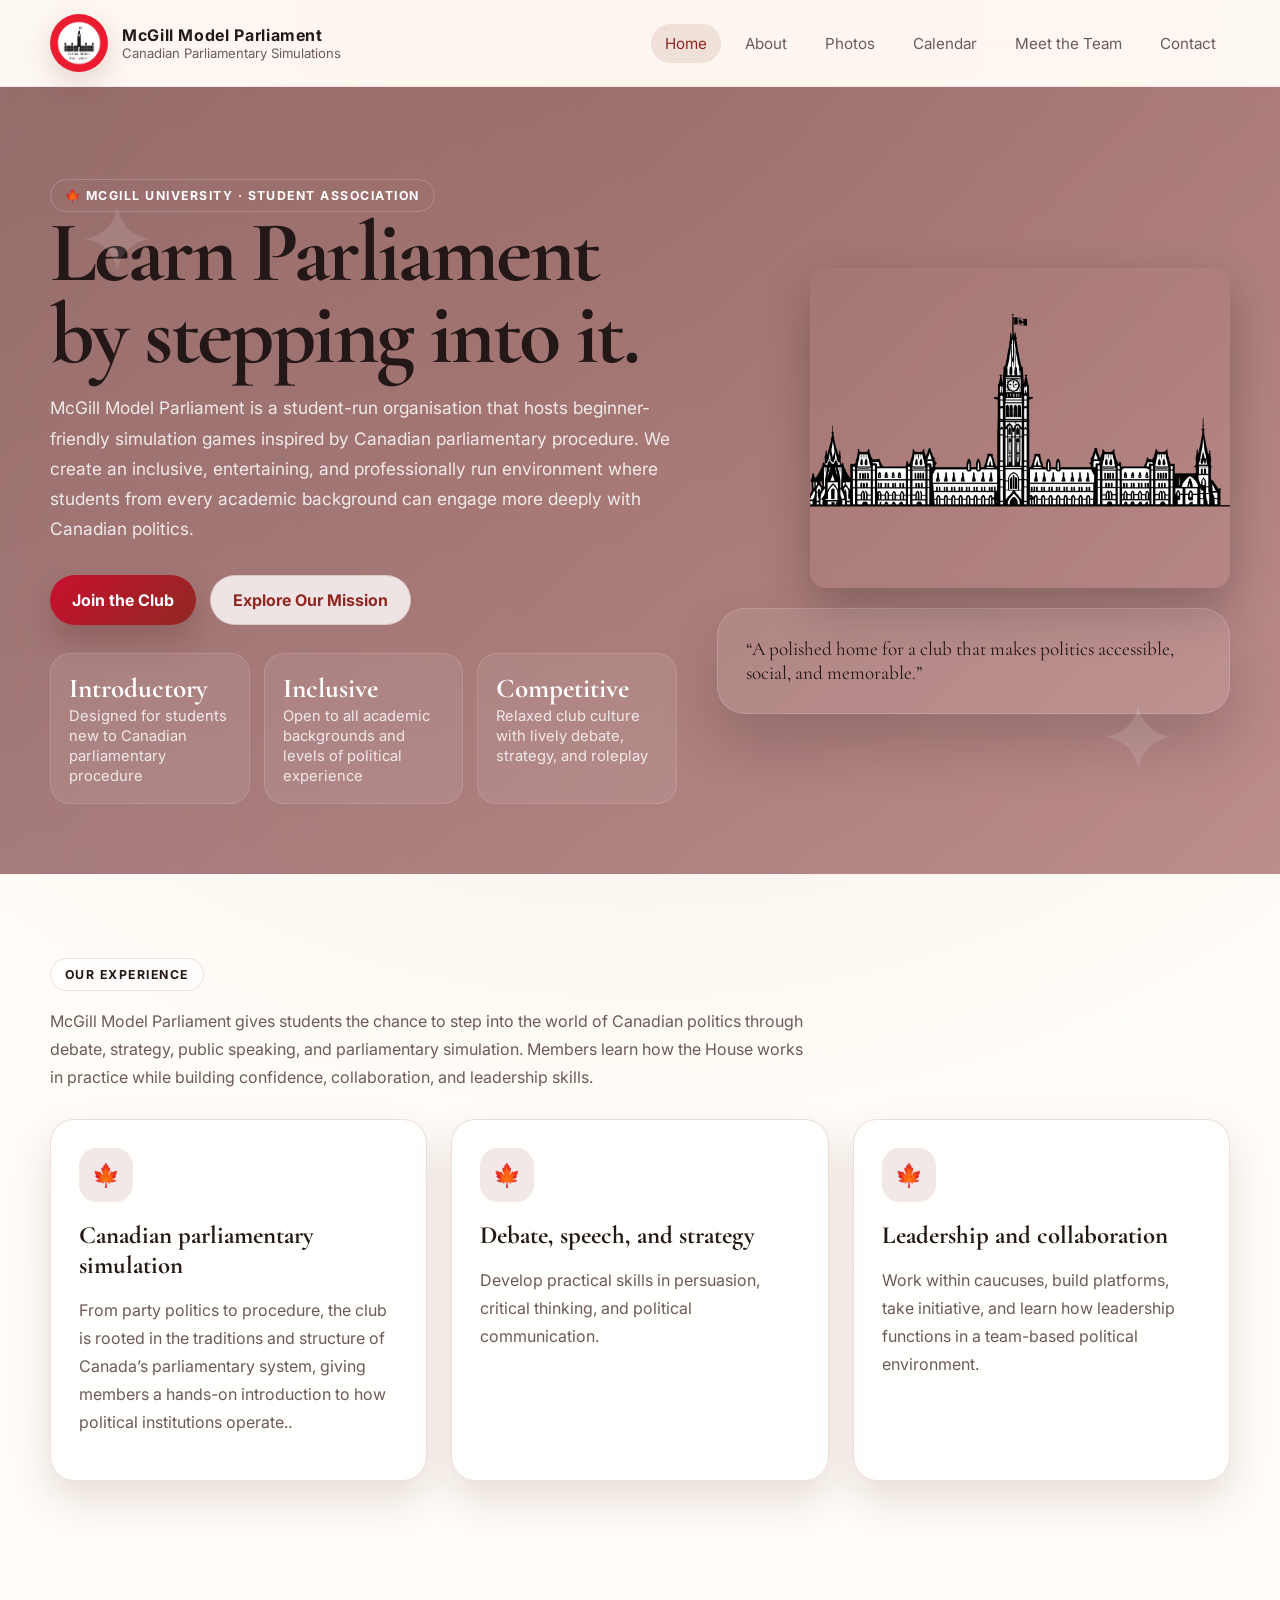
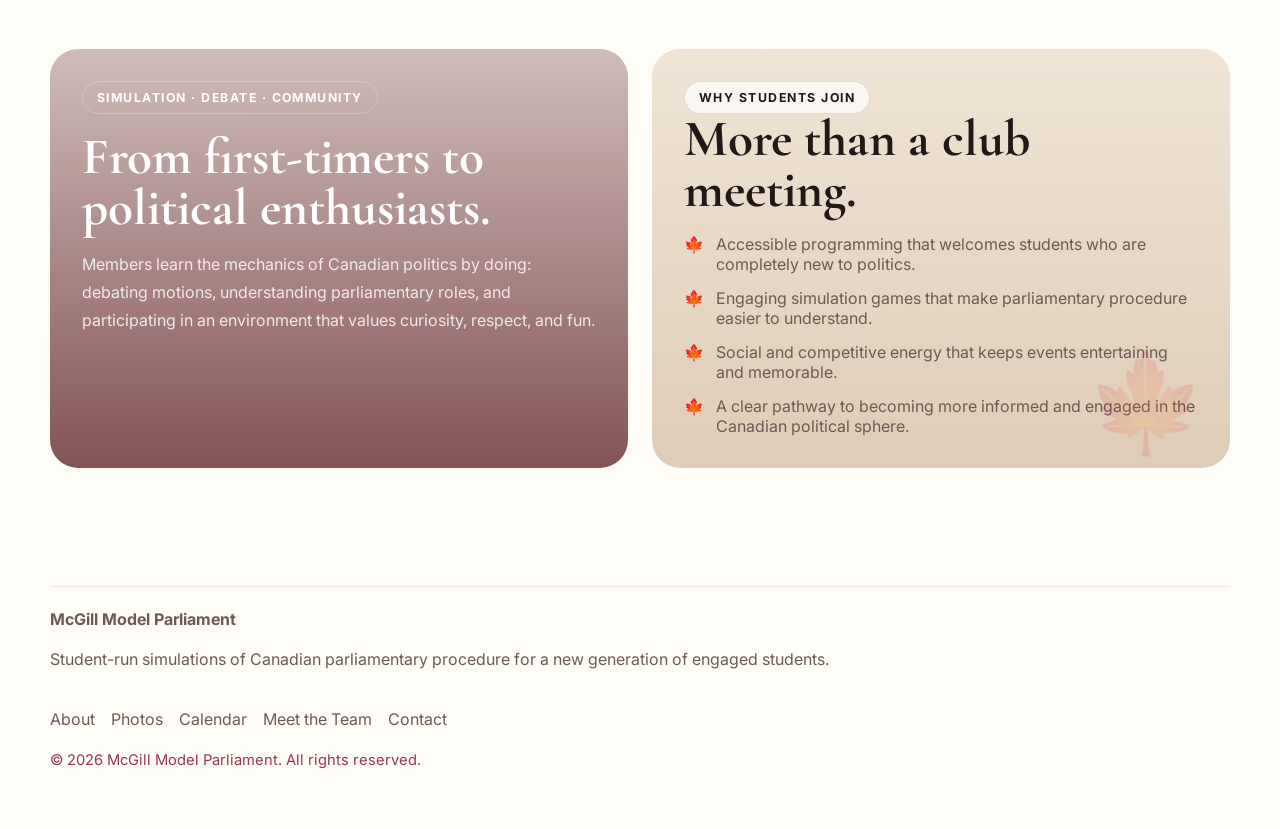
==== commit b048d421: "Update icon badges to use maple leaf emoji Replaced icon badges with a maple leaf emoji for better r" ====
--- a/index.html
+++ b/index.html
@@ -83,12 +83,12 @@
             <p>From party politics to procedure, the club is rooted in the traditions and structure of Canada’s parliamentary system, giving members a hands-on introduction to how political institutions operate..</p>
           </article>
           <article class="card">
-            <div class="icon-badge">✦</div>
+            <div class="icon-badge">🍁</div>
             <h3>Debate, speech, and strategy</h3>
             <p>Develop practical skills in persuasion, critical thinking, and political communication.</p>
           </article>
           <article class="card">
-            <div class="icon-badge">▣</div>
+            <div class="icon-badge">🍁</div>
             <h3>Leadership and collaboration</h3>
             <p>Work within caucuses, build platforms, take initiative, and learn how leadership functions in a team-based political environment.</p>
           </article>
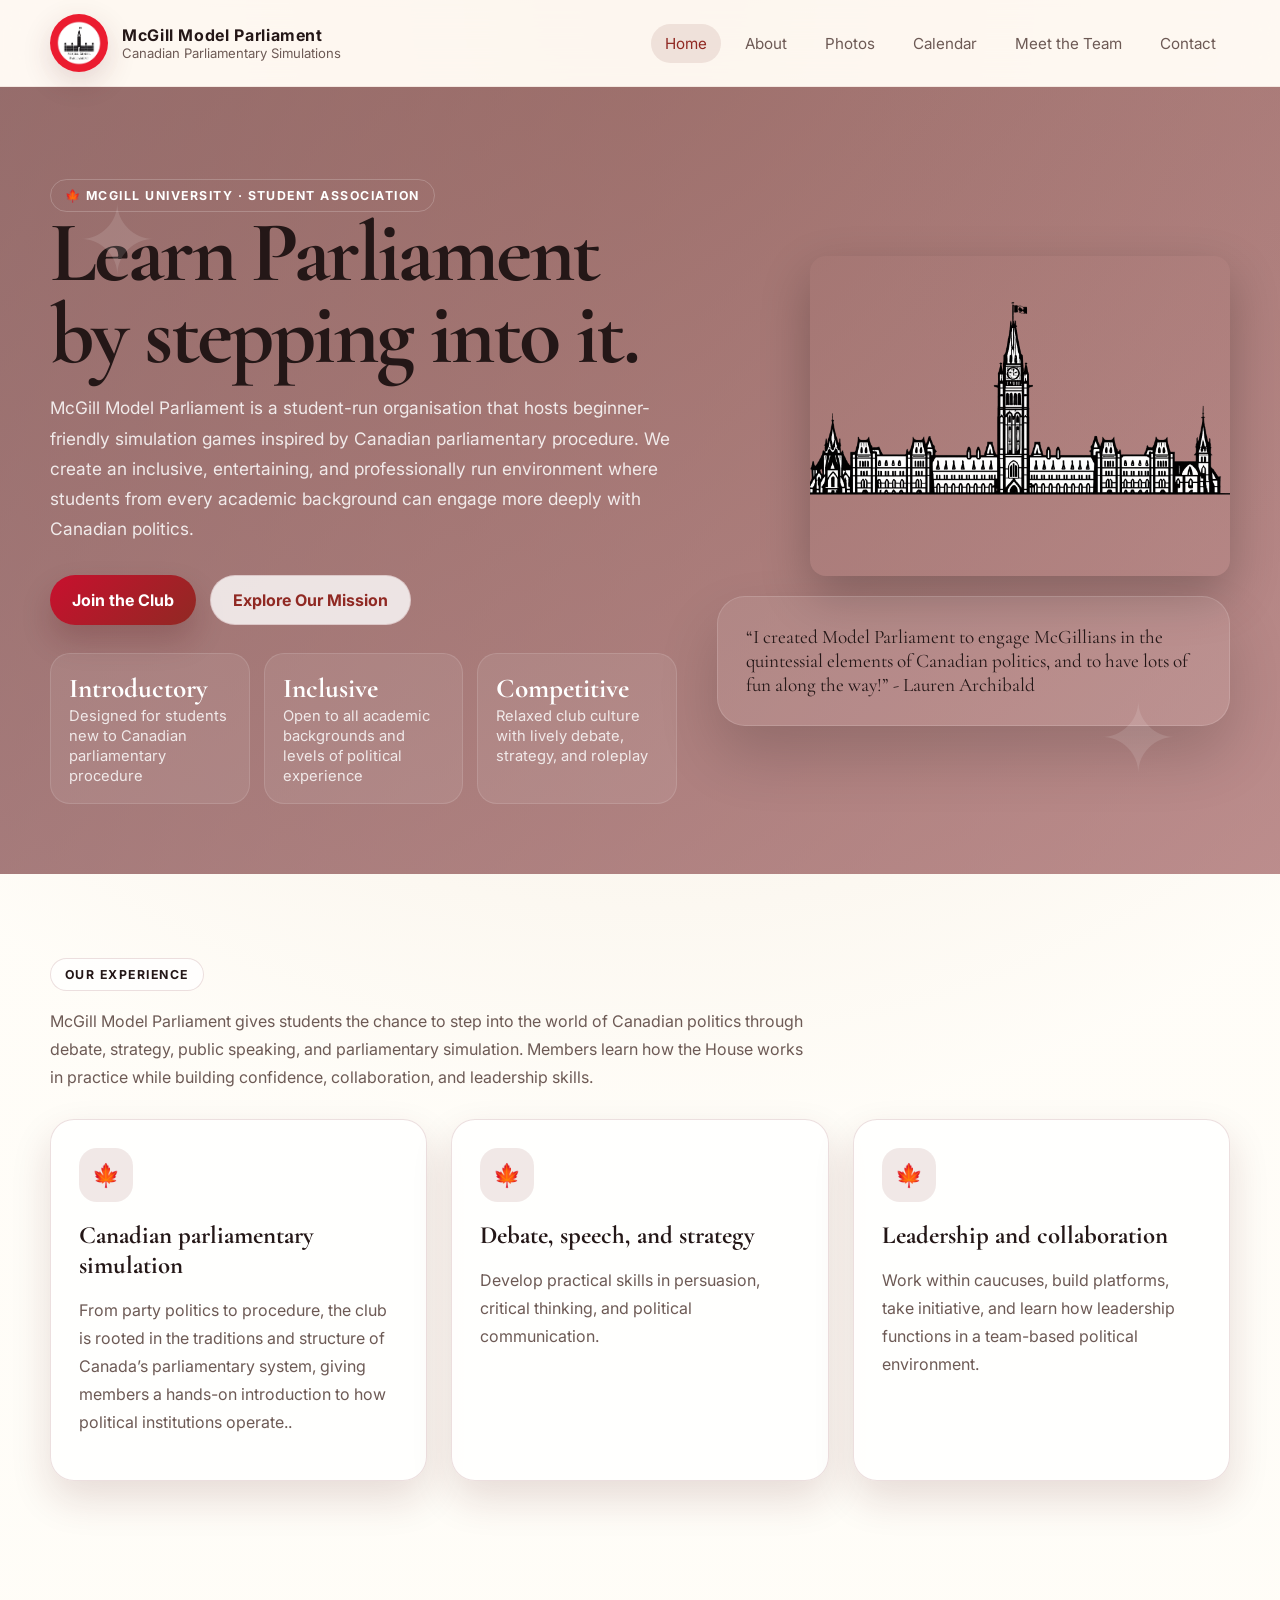
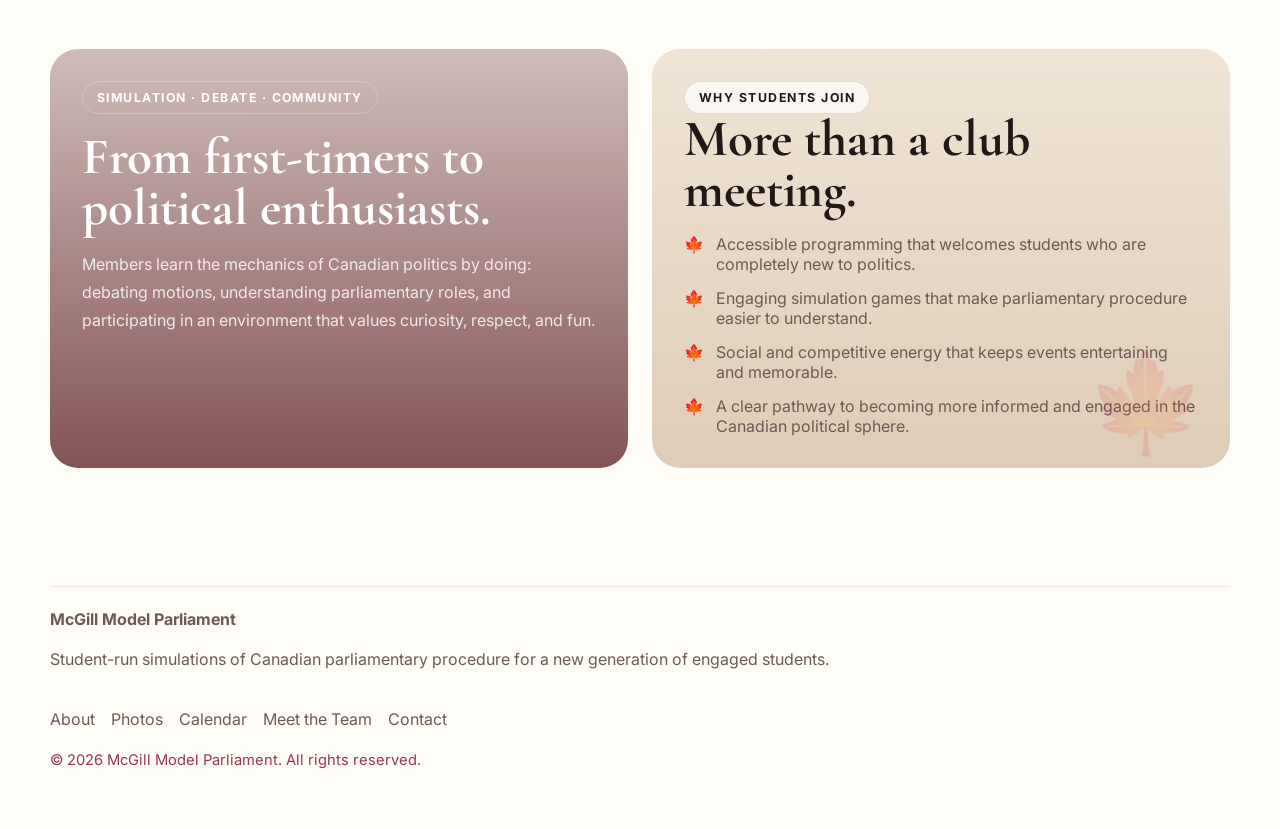
==== commit 36fa7c41: "Update quote in hero section of index.html" ====
--- a/index.html
+++ b/index.html
@@ -62,7 +62,7 @@
         <div>
           <img class="hero-logo" src="b1fd0148-ed65-44b7-af37-bce121996192.png" alt="McGill Model Parliament logo" />
           <div class="hero-card" style="margin-top: 20px;">
-            <div class="quote">“A polished home for a club that makes politics accessible, social, and memorable.”</div>
+            <div class="quote">“I created Model Parliament to engage McGillians in the quintessial elements of Canadian politics, and to have lots of fun along the way!” - Lauren Archibald</div>
           </div>
         </div>
       </div>
--- a/styles.css
+++ b/styles.css
@@ -455,10 +455,6 @@
   .navbar,
   .footer-top,
   .hero-actions,
-  .nav-links {
-    flex-direction: column;
-    align-items: flex-start;
-  }
   .hero-grid,
   .grid-2,
   .grid-3,
